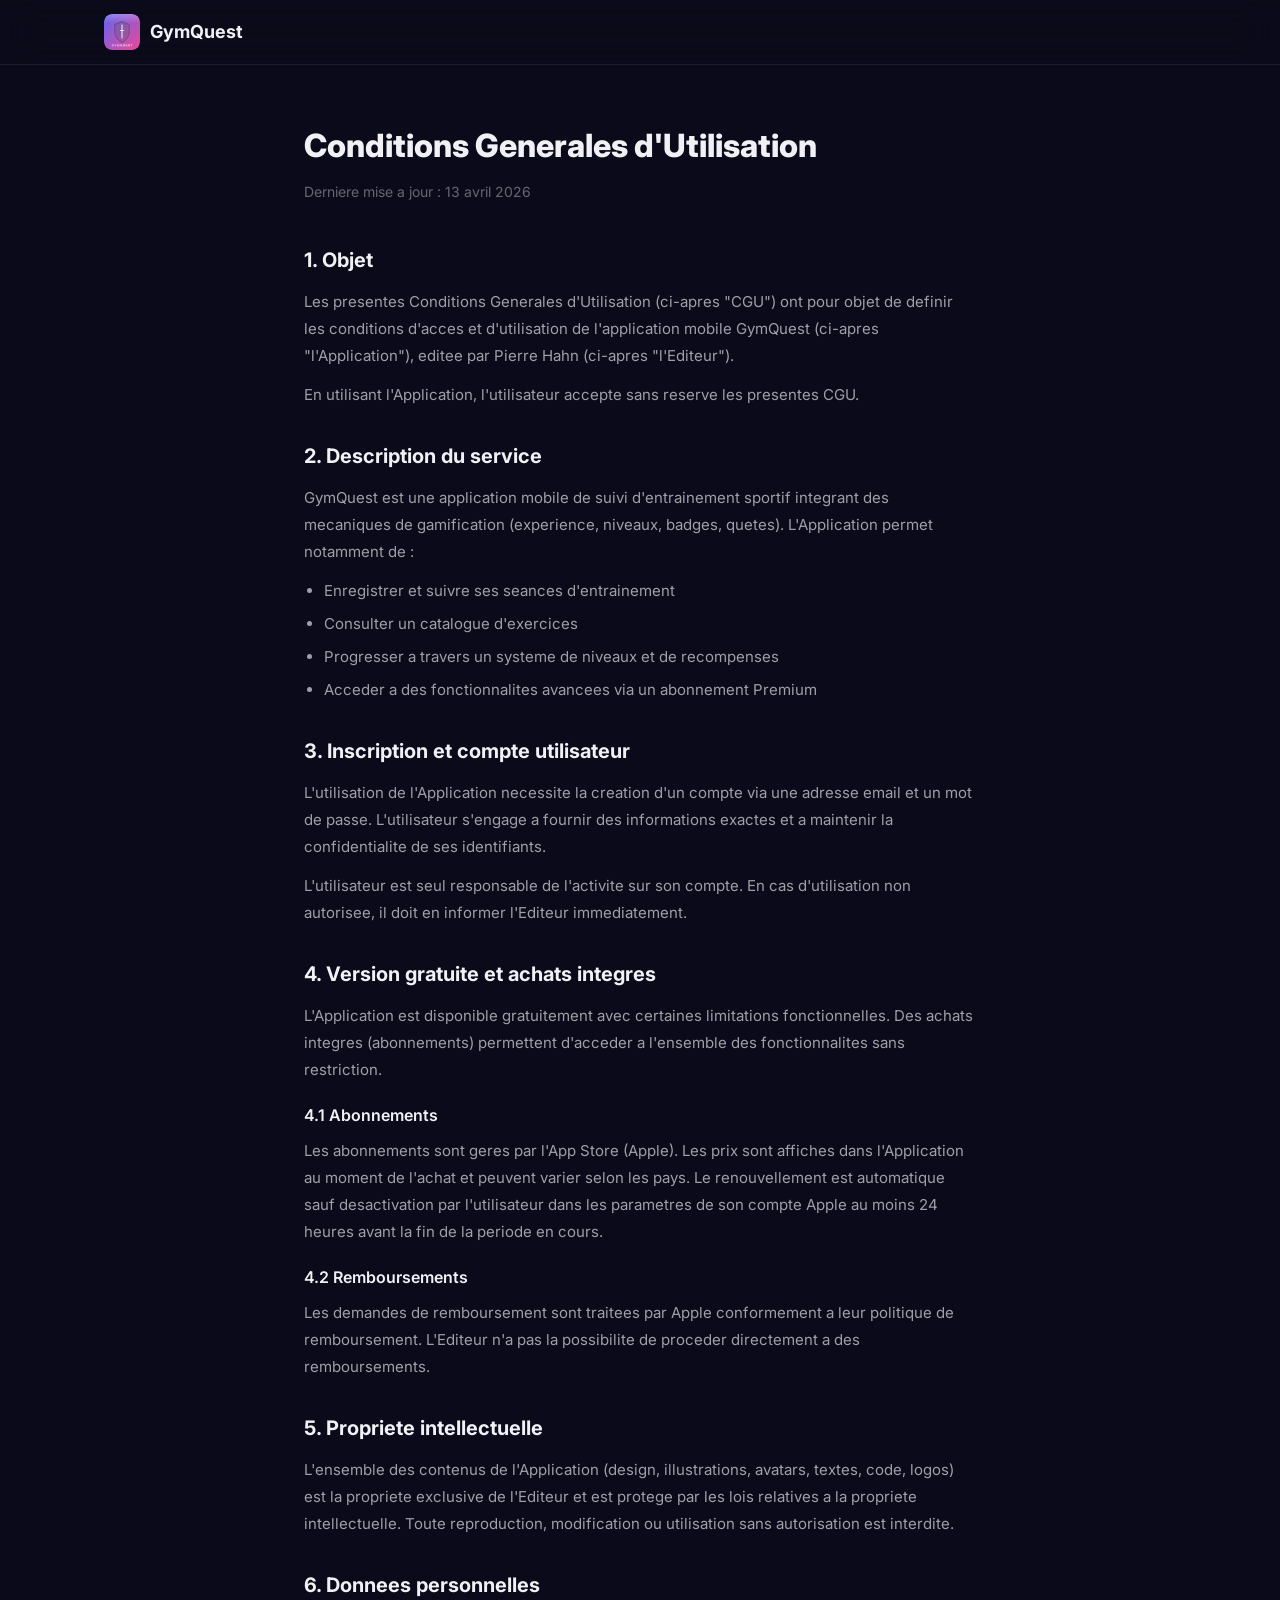
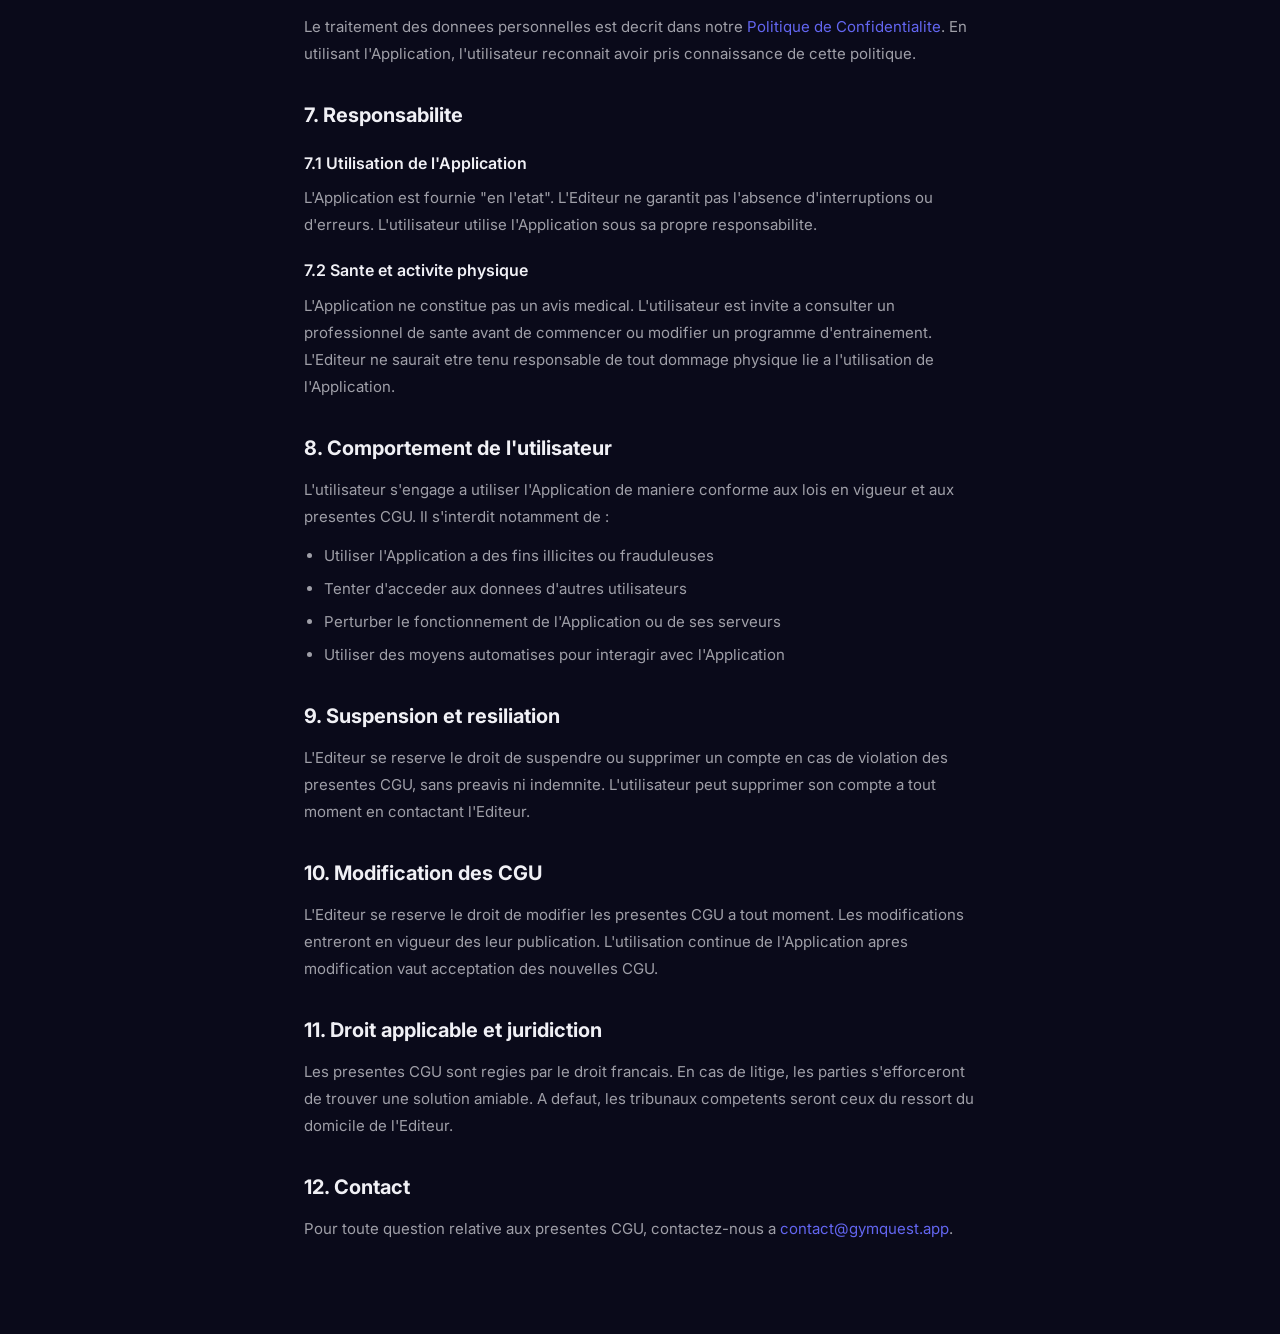
==== cgu.html @ e5ad607d "Remove pricing details, add CGU page - Replace pricing section with simple free features cards - Rem" ====
<!DOCTYPE html>
<html lang="fr">
<head>
  <meta charset="UTF-8">
  <meta name="viewport" content="width=device-width, initial-scale=1.0">
  <title>Conditions Generales d'Utilisation — GymQuest</title>
  <link rel="icon" type="image/png" href="assets/icon.png">
  <link rel="preconnect" href="https://fonts.googleapis.com">
  <link rel="preconnect" href="https://fonts.gstatic.com" crossorigin>
  <link href="https://fonts.googleapis.com/css2?family=Inter:wght@400;500;600;700&display=swap" rel="stylesheet">
  <link rel="stylesheet" href="styles.css">
  <style>
    .legal { padding: 120px 24px 80px; max-width: 720px; margin: 0 auto; }
    .legal h1 { font-size: 32px; font-weight: 800; margin-bottom: 8px; }
    .legal .updated { color: var(--text-muted); font-size: 14px; margin-bottom: 40px; }
    .legal h2 { font-size: 20px; font-weight: 700; margin: 32px 0 12px; }
    .legal h3 { font-size: 16px; font-weight: 600; margin: 20px 0 8px; }
    .legal p, .legal li { font-size: 15px; color: var(--text-secondary); line-height: 1.8; margin-bottom: 12px; }
    .legal ul { padding-left: 20px; margin-bottom: 16px; }
    .legal li { margin-bottom: 6px; }
    .legal a { color: var(--indigo); }
  </style>
</head>
<body>

  <nav class="nav">
    <div class="nav-inner">
      <a href="index.html" class="nav-logo">
        <img src="assets/icon.png" alt="GymQuest" width="36" height="36">
        <span>GymQuest</span>
      </a>
    </div>
  </nav>

  <main class="legal">
    <h1>Conditions Generales d'Utilisation</h1>
    <p class="updated">Derniere mise a jour : 13 avril 2026</p>

    <h2>1. Objet</h2>
    <p>Les presentes Conditions Generales d'Utilisation (ci-apres "CGU") ont pour objet de definir les conditions d'acces et d'utilisation de l'application mobile GymQuest (ci-apres "l'Application"), editee par Pierre Hahn (ci-apres "l'Editeur").</p>
    <p>En utilisant l'Application, l'utilisateur accepte sans reserve les presentes CGU.</p>

    <h2>2. Description du service</h2>
    <p>GymQuest est une application mobile de suivi d'entrainement sportif integrant des mecaniques de gamification (experience, niveaux, badges, quetes). L'Application permet notamment de :</p>
    <ul>
      <li>Enregistrer et suivre ses seances d'entrainement</li>
      <li>Consulter un catalogue d'exercices</li>
      <li>Progresser a travers un systeme de niveaux et de recompenses</li>
      <li>Acceder a des fonctionnalites avancees via un abonnement Premium</li>
    </ul>

    <h2>3. Inscription et compte utilisateur</h2>
    <p>L'utilisation de l'Application necessite la creation d'un compte via une adresse email et un mot de passe. L'utilisateur s'engage a fournir des informations exactes et a maintenir la confidentialite de ses identifiants.</p>
    <p>L'utilisateur est seul responsable de l'activite sur son compte. En cas d'utilisation non autorisee, il doit en informer l'Editeur immediatement.</p>

    <h2>4. Version gratuite et achats integres</h2>
    <p>L'Application est disponible gratuitement avec certaines limitations fonctionnelles. Des achats integres (abonnements) permettent d'acceder a l'ensemble des fonctionnalites sans restriction.</p>

    <h3>4.1 Abonnements</h3>
    <p>Les abonnements sont geres par l'App Store (Apple). Les prix sont affiches dans l'Application au moment de l'achat et peuvent varier selon les pays. Le renouvellement est automatique sauf desactivation par l'utilisateur dans les parametres de son compte Apple au moins 24 heures avant la fin de la periode en cours.</p>

    <h3>4.2 Remboursements</h3>
    <p>Les demandes de remboursement sont traitees par Apple conformement a leur politique de remboursement. L'Editeur n'a pas la possibilite de proceder directement a des remboursements.</p>

    <h2>5. Propriete intellectuelle</h2>
    <p>L'ensemble des contenus de l'Application (design, illustrations, avatars, textes, code, logos) est la propriete exclusive de l'Editeur et est protege par les lois relatives a la propriete intellectuelle. Toute reproduction, modification ou utilisation sans autorisation est interdite.</p>

    <h2>6. Donnees personnelles</h2>
    <p>Le traitement des donnees personnelles est decrit dans notre <a href="privacy.html">Politique de Confidentialite</a>. En utilisant l'Application, l'utilisateur reconnait avoir pris connaissance de cette politique.</p>

    <h2>7. Responsabilite</h2>

    <h3>7.1 Utilisation de l'Application</h3>
    <p>L'Application est fournie "en l'etat". L'Editeur ne garantit pas l'absence d'interruptions ou d'erreurs. L'utilisateur utilise l'Application sous sa propre responsabilite.</p>

    <h3>7.2 Sante et activite physique</h3>
    <p>L'Application ne constitue pas un avis medical. L'utilisateur est invite a consulter un professionnel de sante avant de commencer ou modifier un programme d'entrainement. L'Editeur ne saurait etre tenu responsable de tout dommage physique lie a l'utilisation de l'Application.</p>

    <h2>8. Comportement de l'utilisateur</h2>
    <p>L'utilisateur s'engage a utiliser l'Application de maniere conforme aux lois en vigueur et aux presentes CGU. Il s'interdit notamment de :</p>
    <ul>
      <li>Utiliser l'Application a des fins illicites ou frauduleuses</li>
      <li>Tenter d'acceder aux donnees d'autres utilisateurs</li>
      <li>Perturber le fonctionnement de l'Application ou de ses serveurs</li>
      <li>Utiliser des moyens automatises pour interagir avec l'Application</li>
    </ul>

    <h2>9. Suspension et resiliation</h2>
    <p>L'Editeur se reserve le droit de suspendre ou supprimer un compte en cas de violation des presentes CGU, sans preavis ni indemnite. L'utilisateur peut supprimer son compte a tout moment en contactant l'Editeur.</p>

    <h2>10. Modification des CGU</h2>
    <p>L'Editeur se reserve le droit de modifier les presentes CGU a tout moment. Les modifications entreront en vigueur des leur publication. L'utilisation continue de l'Application apres modification vaut acceptation des nouvelles CGU.</p>

    <h2>11. Droit applicable et juridiction</h2>
    <p>Les presentes CGU sont regies par le droit francais. En cas de litige, les parties s'efforceront de trouver une solution amiable. A defaut, les tribunaux competents seront ceux du ressort du domicile de l'Editeur.</p>

    <h2>12. Contact</h2>
    <p>Pour toute question relative aux presentes CGU, contactez-nous a <a href="mailto:contact@gymquest.app">contact@gymquest.app</a>.</p>
  </main>

</body>
</html>
---- styles.css ----
/* ============================================================
   GymQuest Landing Page — Styles
   Dark gaming aesthetic matching the app
   ============================================================ */

/* ─── Reset & Base ──────────────────────────────────── */
*, *::before, *::after { box-sizing: border-box; margin: 0; padding: 0; }

:root {
  --bg-primary: #0a0a1a;
  --bg-secondary: #0f0f23;
  --bg-card: rgba(255, 255, 255, 0.04);
  --bg-card-hover: rgba(255, 255, 255, 0.07);
  --border: rgba(255, 255, 255, 0.08);
  --text-primary: #f0f0f5;
  --text-secondary: rgba(240, 240, 245, 0.65);
  --text-muted: rgba(240, 240, 245, 0.4);
  --indigo: #6366f1;
  --pink: #ec4899;
  --purple: #a855f7;
  --green: #22c55e;
  --gradient: linear-gradient(135deg, #6366f1, #a855f7, #ec4899);
  --gradient-subtle: linear-gradient(135deg, rgba(99,102,241,0.15), rgba(168,85,247,0.15), rgba(236,72,153,0.15));
  --font: 'Inter', -apple-system, BlinkMacSystemFont, sans-serif;
  --radius: 16px;
  --radius-sm: 10px;
  --radius-lg: 24px;
}

html { scroll-behavior: smooth; }

body {
  font-family: var(--font);
  background: var(--bg-primary);
  color: var(--text-primary);
  line-height: 1.6;
  overflow-x: hidden;
  -webkit-font-smoothing: antialiased;
}

.container {
  max-width: 1120px;
  margin: 0 auto;
  padding: 0 24px;
}

img { max-width: 100%; height: auto; display: block; }
a { color: inherit; text-decoration: none; }

/* ─── Gradient text ─────────────────────────────────── */
.gradient-text {
  background: var(--gradient);
  -webkit-background-clip: text;
  -webkit-text-fill-color: transparent;
  background-clip: text;
}

/* ─── Buttons ───────────────────────────────────────── */
.btn {
  display: inline-flex;
  align-items: center;
  gap: 10px;
  padding: 14px 28px;
  background: var(--gradient);
  color: white;
  font-weight: 600;
  font-size: 16px;
  border-radius: 50px;
  border: none;
  cursor: pointer;
  transition: transform 0.2s, box-shadow 0.2s;
  white-space: nowrap;
}
.btn:hover {
  transform: translateY(-2px);
  box-shadow: 0 8px 30px rgba(99, 102, 241, 0.35);
}
.btn-sm { padding: 10px 20px; font-size: 14px; }
.btn-lg { padding: 16px 32px; font-size: 17px; }
.btn-outline {
  background: transparent;
  border: 2px solid var(--border);
  color: var(--text-primary);
}
.btn-outline:hover {
  border-color: var(--indigo);
  box-shadow: 0 8px 30px rgba(99, 102, 241, 0.15);
}
.btn-white {
  background: white;
  color: var(--bg-primary);
}
.btn-white:hover {
  box-shadow: 0 8px 30px rgba(255, 255, 255, 0.25);
}

/* ─── Nav ───────────────────────────────────────────── */
.nav {
  position: fixed;
  top: 0;
  left: 0;
  right: 0;
  z-index: 100;
  background: rgba(10, 10, 26, 0.8);
  backdrop-filter: blur(20px);
  -webkit-backdrop-filter: blur(20px);
  border-bottom: 1px solid var(--border);
}
.nav-inner {
  max-width: 1120px;
  margin: 0 auto;
  padding: 0 24px;
  height: 64px;
  display: flex;
  align-items: center;
  justify-content: space-between;
}
.nav-logo {
  display: flex;
  align-items: center;
  gap: 10px;
  font-weight: 700;
  font-size: 18px;
}
.nav-logo img { border-radius: 8px; }
.nav-links {
  display: flex;
  align-items: center;
  gap: 32px;
}
.nav-links a {
  font-size: 14px;
  color: var(--text-secondary);
  transition: color 0.2s;
}
.nav-links a:hover { color: var(--text-primary); }

/* ─── Hero ──────────────────────────────────────────── */
.hero {
  position: relative;
  min-height: 100vh;
  display: flex;
  align-items: center;
  padding: 120px 24px 80px;
  overflow: hidden;
}
.hero-glow {
  position: absolute;
  top: -200px;
  right: -200px;
  width: 700px;
  height: 700px;
  background: radial-gradient(circle, rgba(99,102,241,0.15) 0%, rgba(168,85,247,0.08) 40%, transparent 70%);
  pointer-events: none;
}
.hero-content {
  max-width: 1120px;
  margin: 0 auto;
  display: grid;
  grid-template-columns: 1fr 1fr;
  gap: 60px;
  align-items: center;
  width: 100%;
}
.hero-text h1 {
  font-size: clamp(36px, 5vw, 56px);
  font-weight: 800;
  line-height: 1.1;
  letter-spacing: -0.02em;
  margin-bottom: 20px;
}
.hero-subtitle {
  font-size: 18px;
  color: var(--text-secondary);
  line-height: 1.7;
  margin-bottom: 32px;
  max-width: 480px;
}
.hero-free {
  margin-top: 12px;
  font-size: 13px;
  color: var(--text-muted);
}
.hero-visual {
  position: relative;
  display: flex;
  justify-content: center;
}
.hero-phone {
  width: 280px;
  border-radius: 36px;
  overflow: hidden;
  border: 3px solid rgba(255, 255, 255, 0.1);
  box-shadow: 0 40px 80px rgba(0, 0, 0, 0.5), 0 0 60px rgba(99, 102, 241, 0.1);
  position: relative;
  z-index: 2;
}
.hero-screenshot { width: 100%; display: block; }
.hero-avatars { position: absolute; inset: 0; z-index: 1; }
.floating-avatar {
  position: absolute;
  filter: drop-shadow(0 10px 30px rgba(0,0,0,0.4));
  animation: float 6s ease-in-out infinite;
}
.avatar-1 { width: 120px; top: -20px; left: -60px; animation-delay: 0s; }
.avatar-2 { width: 100px; bottom: 40px; right: -50px; animation-delay: -2s; }
.avatar-3 { width: 90px; top: 40%; left: -80px; animation-delay: -4s; }

@keyframes float {
  0%, 100% { transform: translateY(0); }
  50% { transform: translateY(-15px); }
}

/* ─── Features ──────────────────────────────────────── */
.features {
  padding: 120px 0;
  background: var(--bg-secondary);
}
.section-title {
  font-size: clamp(28px, 4vw, 42px);
  font-weight: 800;
  text-align: center;
  letter-spacing: -0.02em;
  margin-bottom: 12px;
}
.section-subtitle {
  text-align: center;
  color: var(--text-secondary);
  font-size: 17px;
  max-width: 520px;
  margin: 0 auto 60px;
}
.features-grid {
  display: grid;
  grid-template-columns: repeat(3, 1fr);
  gap: 20px;
}
.feature-card {
  background: var(--bg-card);
  border: 1px solid var(--border);
  border-radius: var(--radius);
  padding: 32px;
  transition: background 0.3s, border-color 0.3s, transform 0.3s;
}
.feature-card:hover {
  background: var(--bg-card-hover);
  border-color: rgba(99, 102, 241, 0.2);
  transform: translateY(-4px);
}
.feature-icon {
  font-size: 32px;
  margin-bottom: 16px;
}
.feature-card h3 {
  font-size: 18px;
  font-weight: 700;
  margin-bottom: 8px;
}
.feature-card p {
  font-size: 14px;
  color: var(--text-secondary);
  line-height: 1.6;
}

/* ─── Screenshots ───────────────────────────────────── */
.screenshots {
  padding: 120px 0;
}
.screenshots-scroll {
  display: flex;
  gap: 24px;
  overflow-x: auto;
  padding: 0 24px 24px;
  scroll-snap-type: x mandatory;
  -webkit-overflow-scrolling: touch;
  scrollbar-width: none;
}
.screenshots-scroll::-webkit-scrollbar { display: none; }
.screenshot-item {
  flex: 0 0 auto;
  width: 240px;
  scroll-snap-align: center;
  text-align: center;
}
.screenshot-item img {
  border-radius: 24px;
  border: 2px solid var(--border);
  box-shadow: 0 20px 50px rgba(0, 0, 0, 0.4);
  transition: transform 0.3s, box-shadow 0.3s;
}
.screenshot-item:hover img {
  transform: scale(1.03);
  box-shadow: 0 25px 60px rgba(99, 102, 241, 0.15);
}
.screenshot-label {
  display: block;
  margin-top: 14px;
  font-size: 14px;
  font-weight: 500;
  color: var(--text-secondary);
}

/* ─── Classes ───────────────────────────────────────── */
.classes {
  padding: 120px 0;
  background: var(--bg-secondary);
}
.classes-grid {
  display: flex;
  justify-content: center;
  gap: 24px;
  flex-wrap: wrap;
}
.class-card {
  background: var(--bg-card);
  border: 1px solid var(--border);
  border-radius: var(--radius);
  padding: 32px 24px;
  text-align: center;
  width: 180px;
  transition: background 0.3s, transform 0.3s, border-color 0.3s;
}
.class-card:hover {
  background: var(--bg-card-hover);
  transform: translateY(-6px);
  border-color: rgba(168, 85, 247, 0.3);
}
.class-card img {
  width: 120px;
  height: 180px;
  object-fit: contain;
  margin: 0 auto 16px;
  filter: drop-shadow(0 8px 20px rgba(0,0,0,0.3));
}
.class-card h3 {
  font-size: 16px;
  font-weight: 700;
  margin-bottom: 4px;
}
.class-card p {
  font-size: 13px;
  color: var(--text-muted);
}

/* ─── Free / Pricing ────────────────────────────────── */
.pricing {
  padding: 120px 0;
}
.free-features {
  display: grid;
  grid-template-columns: repeat(3, 1fr);
  gap: 20px;
  max-width: 900px;
  margin: 0 auto;
}

@media (max-width: 768px) {
  .free-features { grid-template-columns: 1fr; }
}

/* ─── Download CTA ──────────────────────────────────── */
.download {
  padding: 120px 0;
  background: var(--bg-secondary);
}
.download-card {
  background: var(--gradient-subtle);
  border: 1px solid rgba(99, 102, 241, 0.2);
  border-radius: var(--radius-lg);
  padding: 64px 40px;
  text-align: center;
}
.download-card h2 {
  font-size: clamp(24px, 3.5vw, 36px);
  font-weight: 800;
  margin-bottom: 12px;
}
.download-card p {
  color: var(--text-secondary);
  font-size: 17px;
  margin-bottom: 32px;
  max-width: 480px;
  margin-left: auto;
  margin-right: auto;
}

/* ─── Footer ────────────────────────────────────────── */
.footer {
  padding: 40px 0;
  border-top: 1px solid var(--border);
}
.footer-inner {
  display: flex;
  align-items: center;
  justify-content: space-between;
  flex-wrap: wrap;
  gap: 16px;
}
.footer-brand {
  display: flex;
  align-items: center;
  gap: 8px;
  font-weight: 600;
  font-size: 15px;
}
.footer-brand img { border-radius: 6px; }
.footer-links {
  display: flex;
  gap: 24px;
}
.footer-links a {
  font-size: 13px;
  color: var(--text-muted);
  transition: color 0.2s;
}
.footer-links a:hover { color: var(--text-primary); }
.footer-copy {
  font-size: 13px;
  color: var(--text-muted);
}

/* ─── Responsive ────────────────────────────────────── */
@media (max-width: 768px) {
  .nav-links a:not(.btn) { display: none; }

  .hero-content {
    grid-template-columns: 1fr;
    text-align: center;
  }
  .hero-subtitle { margin: 0 auto 32px; }
  .hero-visual { margin-top: 40px; }
  .hero-phone { width: 220px; }
  .avatar-1 { width: 80px; left: -20px; }
  .avatar-2 { width: 70px; right: -10px; }
  .avatar-3 { width: 60px; left: -30px; }

  .features-grid {
    grid-template-columns: 1fr;
  }

  .classes-grid {
    gap: 12px;
  }
  .class-card {
    width: 140px;
    padding: 20px 16px;
  }
  .class-card img { width: 80px; height: 120px; }

  .pricing-grid {
    grid-template-columns: 1fr;
    max-width: 400px;
  }
  .pricing-card-premium { transform: none; }

  .footer-inner {
    flex-direction: column;
    text-align: center;
  }
}
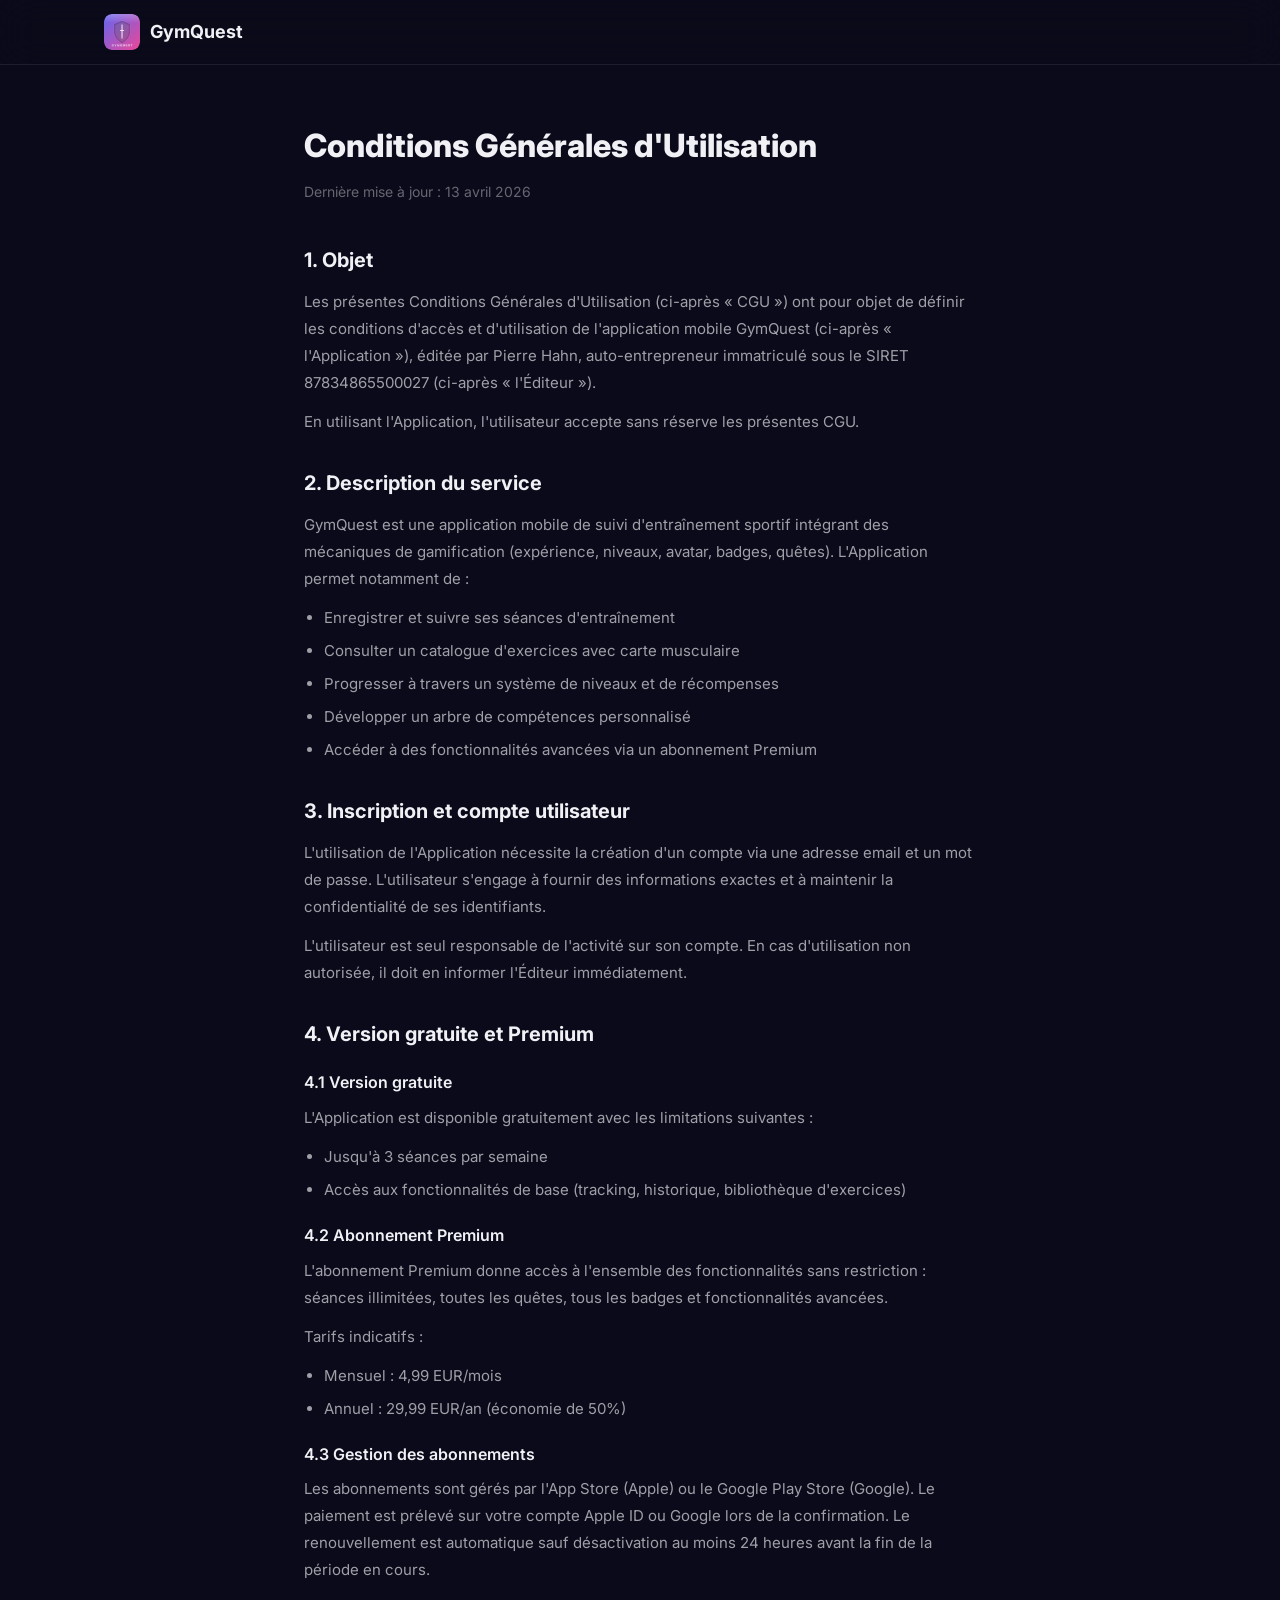
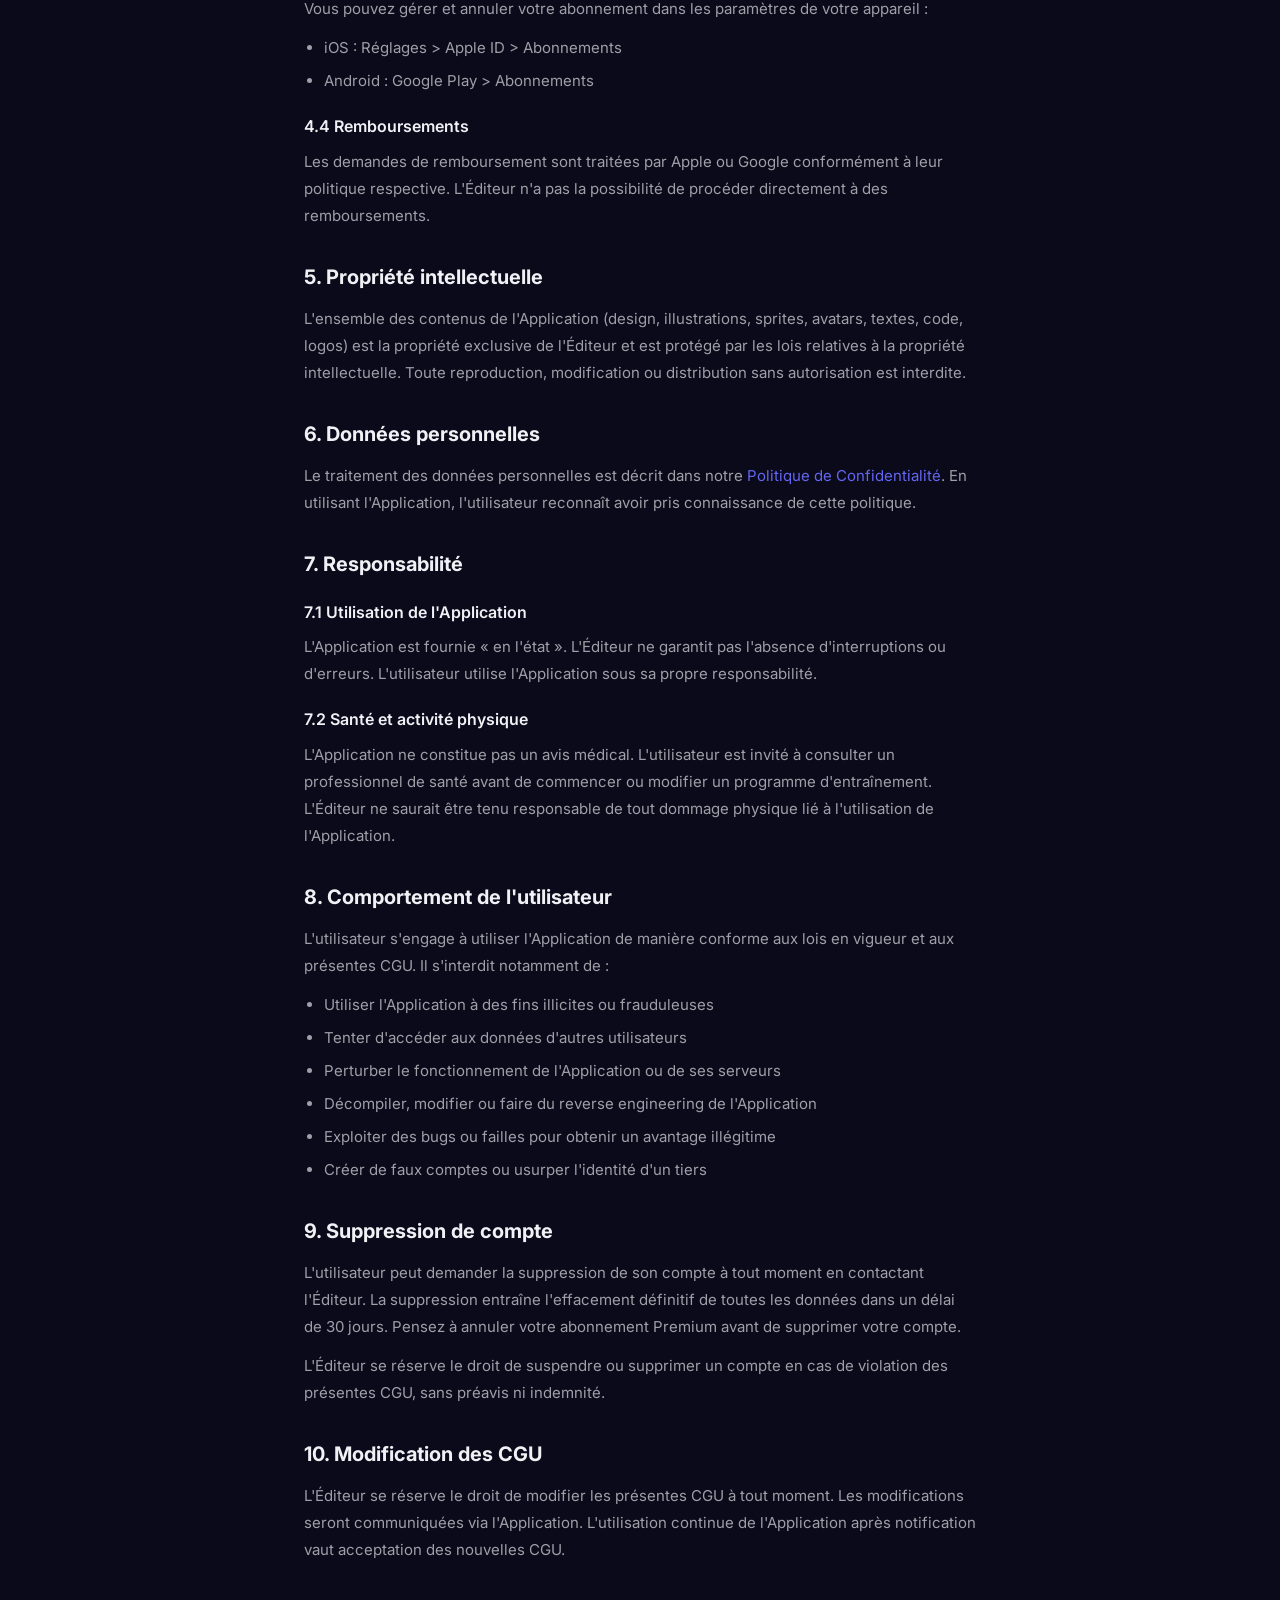
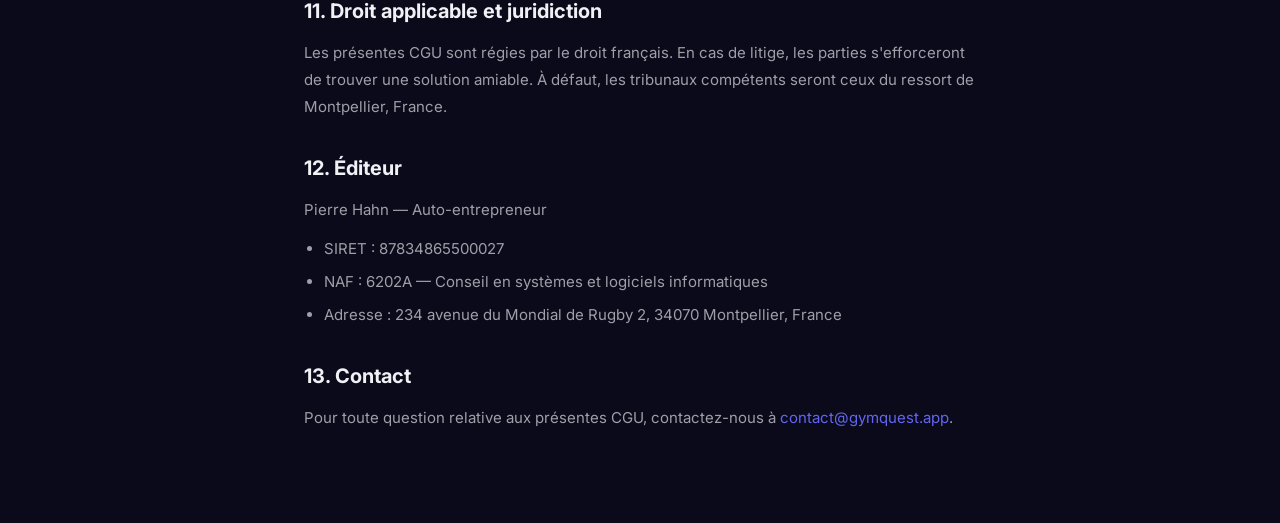
==== commit e6e5d2cd: "Update legal pages with RGPD compliance and company info - Privacy policy: add RGPD rights, data ret" ====
--- a/cgu.html
+++ b/cgu.html
@@ -3,7 +3,7 @@
 <head>
   <meta charset="UTF-8">
   <meta name="viewport" content="width=device-width, initial-scale=1.0">
-  <title>Conditions Generales d'Utilisation — GymQuest</title>
+  <title>Conditions Générales d'Utilisation — GymQuest</title>
   <link rel="icon" type="image/png" href="assets/icon.png">
   <link rel="preconnect" href="https://fonts.googleapis.com">
   <link rel="preconnect" href="https://fonts.gstatic.com" crossorigin>
@@ -33,69 +33,100 @@
   </nav>
 
   <main class="legal">
-    <h1>Conditions Generales d'Utilisation</h1>
-    <p class="updated">Derniere mise a jour : 13 avril 2026</p>
+    <h1>Conditions Générales d'Utilisation</h1>
+    <p class="updated">Dernière mise à jour : 13 avril 2026</p>
 
     <h2>1. Objet</h2>
-    <p>Les presentes Conditions Generales d'Utilisation (ci-apres "CGU") ont pour objet de definir les conditions d'acces et d'utilisation de l'application mobile GymQuest (ci-apres "l'Application"), editee par Pierre Hahn (ci-apres "l'Editeur").</p>
-    <p>En utilisant l'Application, l'utilisateur accepte sans reserve les presentes CGU.</p>
+    <p>Les présentes Conditions Générales d'Utilisation (ci-après « CGU ») ont pour objet de définir les conditions d'accès et d'utilisation de l'application mobile GymQuest (ci-après « l'Application »), éditée par Pierre Hahn, auto-entrepreneur immatriculé sous le SIRET 87834865500027 (ci-après « l'Éditeur »).</p>
+    <p>En utilisant l'Application, l'utilisateur accepte sans réserve les présentes CGU.</p>
 
     <h2>2. Description du service</h2>
-    <p>GymQuest est une application mobile de suivi d'entrainement sportif integrant des mecaniques de gamification (experience, niveaux, badges, quetes). L'Application permet notamment de :</p>
+    <p>GymQuest est une application mobile de suivi d'entraînement sportif intégrant des mécaniques de gamification (expérience, niveaux, avatar, badges, quêtes). L'Application permet notamment de :</p>
     <ul>
-      <li>Enregistrer et suivre ses seances d'entrainement</li>
-      <li>Consulter un catalogue d'exercices</li>
-      <li>Progresser a travers un systeme de niveaux et de recompenses</li>
-      <li>Acceder a des fonctionnalites avancees via un abonnement Premium</li>
+      <li>Enregistrer et suivre ses séances d'entraînement</li>
+      <li>Consulter un catalogue d'exercices avec carte musculaire</li>
+      <li>Progresser à travers un système de niveaux et de récompenses</li>
+      <li>Développer un arbre de compétences personnalisé</li>
+      <li>Accéder à des fonctionnalités avancées via un abonnement Premium</li>
     </ul>
 
     <h2>3. Inscription et compte utilisateur</h2>
-    <p>L'utilisation de l'Application necessite la creation d'un compte via une adresse email et un mot de passe. L'utilisateur s'engage a fournir des informations exactes et a maintenir la confidentialite de ses identifiants.</p>
-    <p>L'utilisateur est seul responsable de l'activite sur son compte. En cas d'utilisation non autorisee, il doit en informer l'Editeur immediatement.</p>
+    <p>L'utilisation de l'Application nécessite la création d'un compte via une adresse email et un mot de passe. L'utilisateur s'engage à fournir des informations exactes et à maintenir la confidentialité de ses identifiants.</p>
+    <p>L'utilisateur est seul responsable de l'activité sur son compte. En cas d'utilisation non autorisée, il doit en informer l'Éditeur immédiatement.</p>
 
-    <h2>4. Version gratuite et achats integres</h2>
-    <p>L'Application est disponible gratuitement avec certaines limitations fonctionnelles. Des achats integres (abonnements) permettent d'acceder a l'ensemble des fonctionnalites sans restriction.</p>
+    <h2>4. Version gratuite et Premium</h2>
 
-    <h3>4.1 Abonnements</h3>
-    <p>Les abonnements sont geres par l'App Store (Apple). Les prix sont affiches dans l'Application au moment de l'achat et peuvent varier selon les pays. Le renouvellement est automatique sauf desactivation par l'utilisateur dans les parametres de son compte Apple au moins 24 heures avant la fin de la periode en cours.</p>
+    <h3>4.1 Version gratuite</h3>
+    <p>L'Application est disponible gratuitement avec les limitations suivantes :</p>
+    <ul>
+      <li>Jusqu'à 3 séances par semaine</li>
+      <li>Accès aux fonctionnalités de base (tracking, historique, bibliothèque d'exercices)</li>
+    </ul>
 
-    <h3>4.2 Remboursements</h3>
-    <p>Les demandes de remboursement sont traitees par Apple conformement a leur politique de remboursement. L'Editeur n'a pas la possibilite de proceder directement a des remboursements.</p>
+    <h3>4.2 Abonnement Premium</h3>
+    <p>L'abonnement Premium donne accès à l'ensemble des fonctionnalités sans restriction : séances illimitées, toutes les quêtes, tous les badges et fonctionnalités avancées.</p>
+    <p>Tarifs indicatifs :</p>
+    <ul>
+      <li>Mensuel : 4,99 EUR/mois</li>
+      <li>Annuel : 29,99 EUR/an (économie de 50%)</li>
+    </ul>
 
-    <h2>5. Propriete intellectuelle</h2>
-    <p>L'ensemble des contenus de l'Application (design, illustrations, avatars, textes, code, logos) est la propriete exclusive de l'Editeur et est protege par les lois relatives a la propriete intellectuelle. Toute reproduction, modification ou utilisation sans autorisation est interdite.</p>
+    <h3>4.3 Gestion des abonnements</h3>
+    <p>Les abonnements sont gérés par l'App Store (Apple) ou le Google Play Store (Google). Le paiement est prélevé sur votre compte Apple ID ou Google lors de la confirmation. Le renouvellement est automatique sauf désactivation au moins 24 heures avant la fin de la période en cours.</p>
+    <p>Vous pouvez gérer et annuler votre abonnement dans les paramètres de votre appareil :</p>
+    <ul>
+      <li>iOS : Réglages > Apple ID > Abonnements</li>
+      <li>Android : Google Play > Abonnements</li>
+    </ul>
 
-    <h2>6. Donnees personnelles</h2>
-    <p>Le traitement des donnees personnelles est decrit dans notre <a href="privacy.html">Politique de Confidentialite</a>. En utilisant l'Application, l'utilisateur reconnait avoir pris connaissance de cette politique.</p>
+    <h3>4.4 Remboursements</h3>
+    <p>Les demandes de remboursement sont traitées par Apple ou Google conformément à leur politique respective. L'Éditeur n'a pas la possibilité de procéder directement à des remboursements.</p>
 
-    <h2>7. Responsabilite</h2>
+    <h2>5. Propriété intellectuelle</h2>
+    <p>L'ensemble des contenus de l'Application (design, illustrations, sprites, avatars, textes, code, logos) est la propriété exclusive de l'Éditeur et est protégé par les lois relatives à la propriété intellectuelle. Toute reproduction, modification ou distribution sans autorisation est interdite.</p>
+
+    <h2>6. Données personnelles</h2>
+    <p>Le traitement des données personnelles est décrit dans notre <a href="privacy.html">Politique de Confidentialité</a>. En utilisant l'Application, l'utilisateur reconnaît avoir pris connaissance de cette politique.</p>
+
+    <h2>7. Responsabilité</h2>
 
     <h3>7.1 Utilisation de l'Application</h3>
-    <p>L'Application est fournie "en l'etat". L'Editeur ne garantit pas l'absence d'interruptions ou d'erreurs. L'utilisateur utilise l'Application sous sa propre responsabilite.</p>
+    <p>L'Application est fournie « en l'état ». L'Éditeur ne garantit pas l'absence d'interruptions ou d'erreurs. L'utilisateur utilise l'Application sous sa propre responsabilité.</p>
 
-    <h3>7.2 Sante et activite physique</h3>
-    <p>L'Application ne constitue pas un avis medical. L'utilisateur est invite a consulter un professionnel de sante avant de commencer ou modifier un programme d'entrainement. L'Editeur ne saurait etre tenu responsable de tout dommage physique lie a l'utilisation de l'Application.</p>
+    <h3>7.2 Santé et activité physique</h3>
+    <p>L'Application ne constitue pas un avis médical. L'utilisateur est invité à consulter un professionnel de santé avant de commencer ou modifier un programme d'entraînement. L'Éditeur ne saurait être tenu responsable de tout dommage physique lié à l'utilisation de l'Application.</p>
 
     <h2>8. Comportement de l'utilisateur</h2>
-    <p>L'utilisateur s'engage a utiliser l'Application de maniere conforme aux lois en vigueur et aux presentes CGU. Il s'interdit notamment de :</p>
+    <p>L'utilisateur s'engage à utiliser l'Application de manière conforme aux lois en vigueur et aux présentes CGU. Il s'interdit notamment de :</p>
     <ul>
-      <li>Utiliser l'Application a des fins illicites ou frauduleuses</li>
-      <li>Tenter d'acceder aux donnees d'autres utilisateurs</li>
+      <li>Utiliser l'Application à des fins illicites ou frauduleuses</li>
+      <li>Tenter d'accéder aux données d'autres utilisateurs</li>
       <li>Perturber le fonctionnement de l'Application ou de ses serveurs</li>
-      <li>Utiliser des moyens automatises pour interagir avec l'Application</li>
+      <li>Décompiler, modifier ou faire du reverse engineering de l'Application</li>
+      <li>Exploiter des bugs ou failles pour obtenir un avantage illégitime</li>
+      <li>Créer de faux comptes ou usurper l'identité d'un tiers</li>
     </ul>
 
-    <h2>9. Suspension et resiliation</h2>
-    <p>L'Editeur se reserve le droit de suspendre ou supprimer un compte en cas de violation des presentes CGU, sans preavis ni indemnite. L'utilisateur peut supprimer son compte a tout moment en contactant l'Editeur.</p>
+    <h2>9. Suppression de compte</h2>
+    <p>L'utilisateur peut demander la suppression de son compte à tout moment en contactant l'Éditeur. La suppression entraîne l'effacement définitif de toutes les données dans un délai de 30 jours. Pensez à annuler votre abonnement Premium avant de supprimer votre compte.</p>
+    <p>L'Éditeur se réserve le droit de suspendre ou supprimer un compte en cas de violation des présentes CGU, sans préavis ni indemnité.</p>
 
     <h2>10. Modification des CGU</h2>
-    <p>L'Editeur se reserve le droit de modifier les presentes CGU a tout moment. Les modifications entreront en vigueur des leur publication. L'utilisation continue de l'Application apres modification vaut acceptation des nouvelles CGU.</p>
+    <p>L'Éditeur se réserve le droit de modifier les présentes CGU à tout moment. Les modifications seront communiquées via l'Application. L'utilisation continue de l'Application après notification vaut acceptation des nouvelles CGU.</p>
 
     <h2>11. Droit applicable et juridiction</h2>
-    <p>Les presentes CGU sont regies par le droit francais. En cas de litige, les parties s'efforceront de trouver une solution amiable. A defaut, les tribunaux competents seront ceux du ressort du domicile de l'Editeur.</p>
+    <p>Les présentes CGU sont régies par le droit français. En cas de litige, les parties s'efforceront de trouver une solution amiable. À défaut, les tribunaux compétents seront ceux du ressort de Montpellier, France.</p>
 
-    <h2>12. Contact</h2>
-    <p>Pour toute question relative aux presentes CGU, contactez-nous a <a href="mailto:contact@gymquest.app">contact@gymquest.app</a>.</p>
+    <h2>12. Éditeur</h2>
+    <p>Pierre Hahn — Auto-entrepreneur</p>
+    <ul>
+      <li>SIRET : 87834865500027</li>
+      <li>NAF : 6202A — Conseil en systèmes et logiciels informatiques</li>
+      <li>Adresse : 234 avenue du Mondial de Rugby 2, 34070 Montpellier, France</li>
+    </ul>
+
+    <h2>13. Contact</h2>
+    <p>Pour toute question relative aux présentes CGU, contactez-nous à <a href="mailto:contact@gymquest.app">contact@gymquest.app</a>.</p>
   </main>
 
 </body>
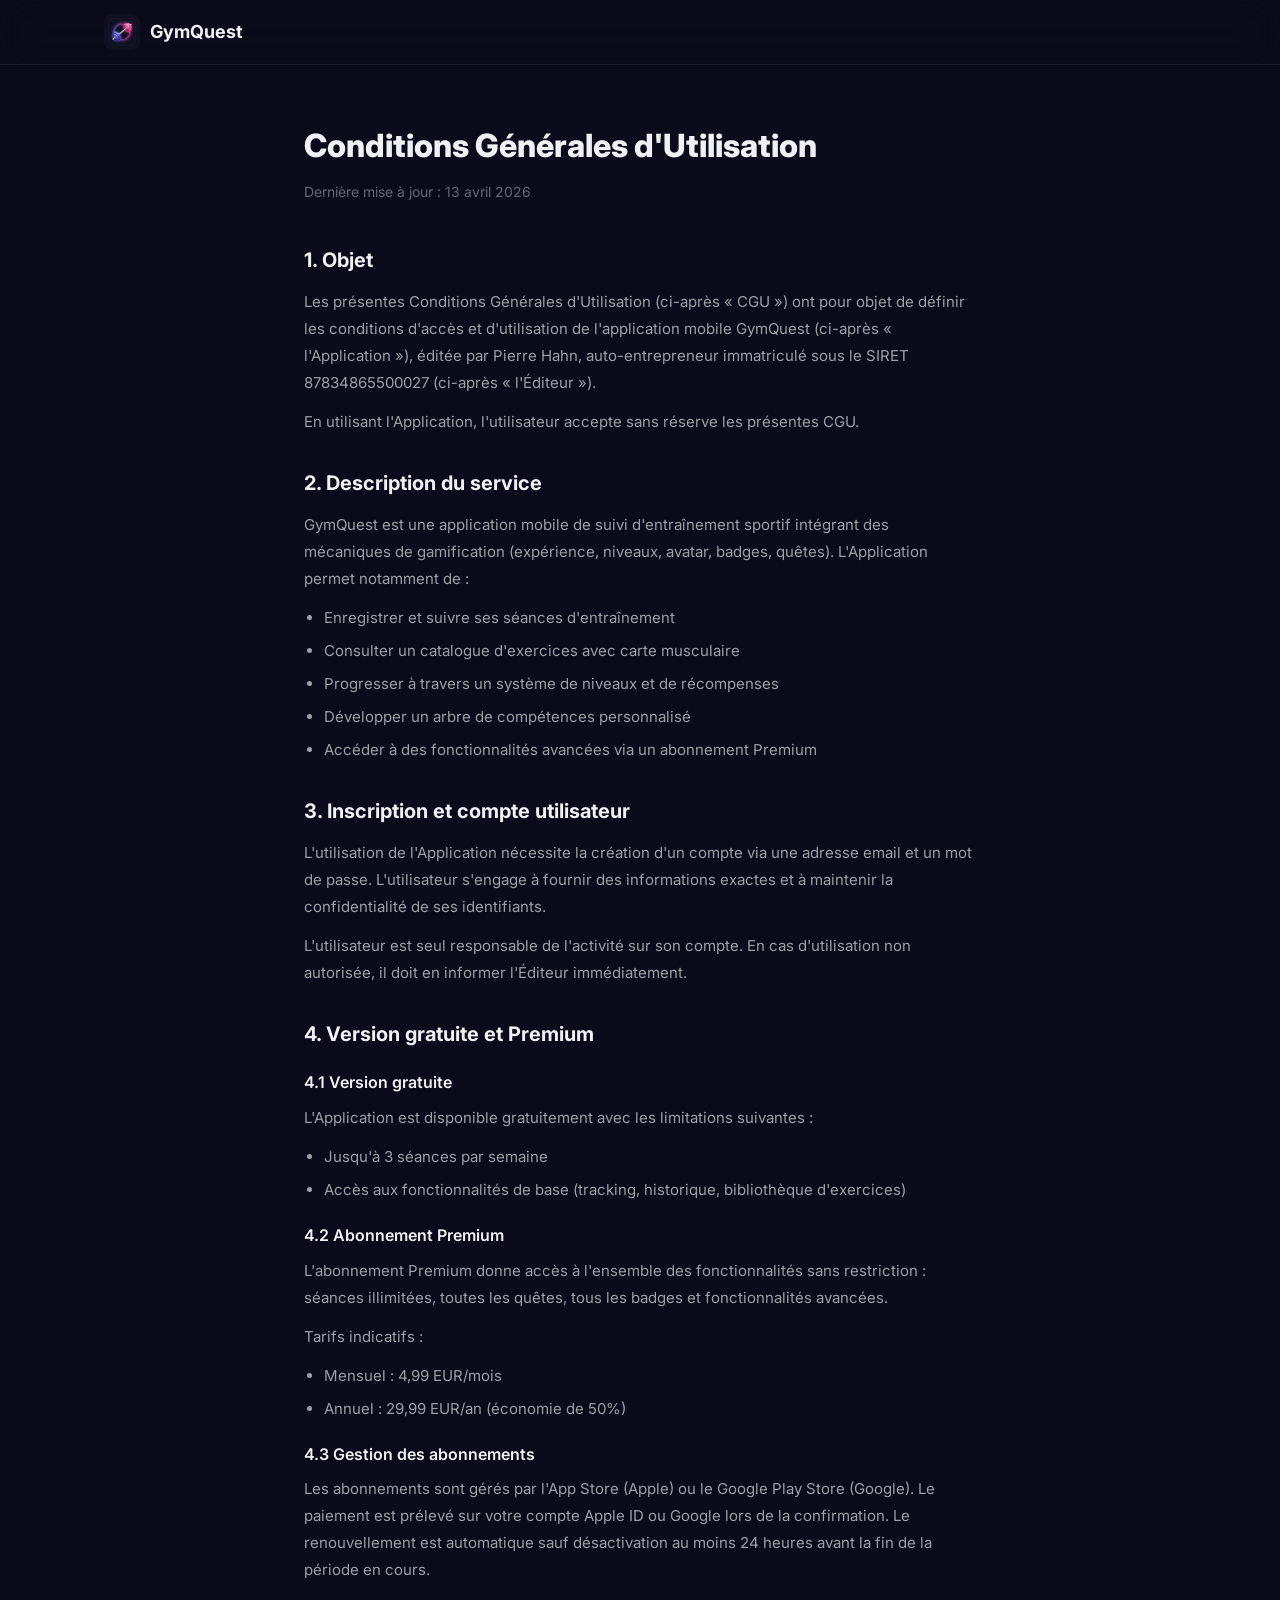
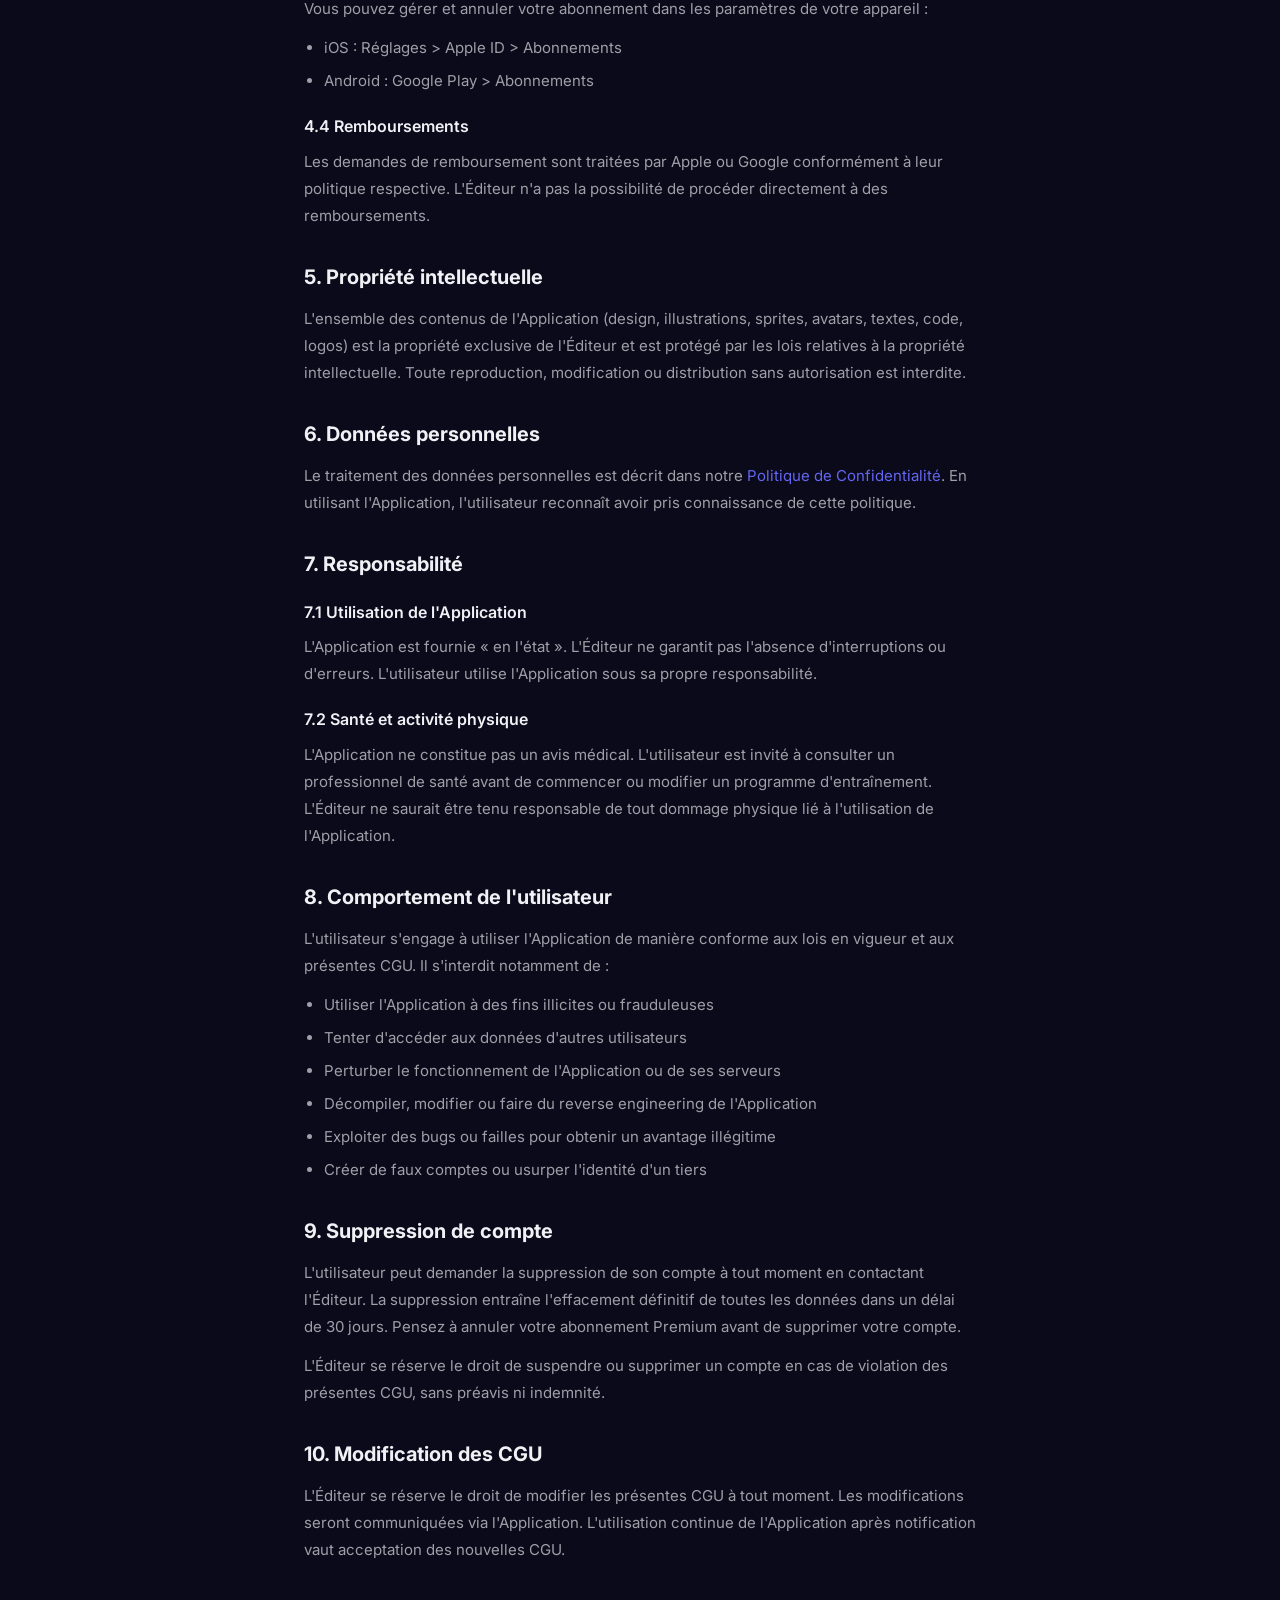
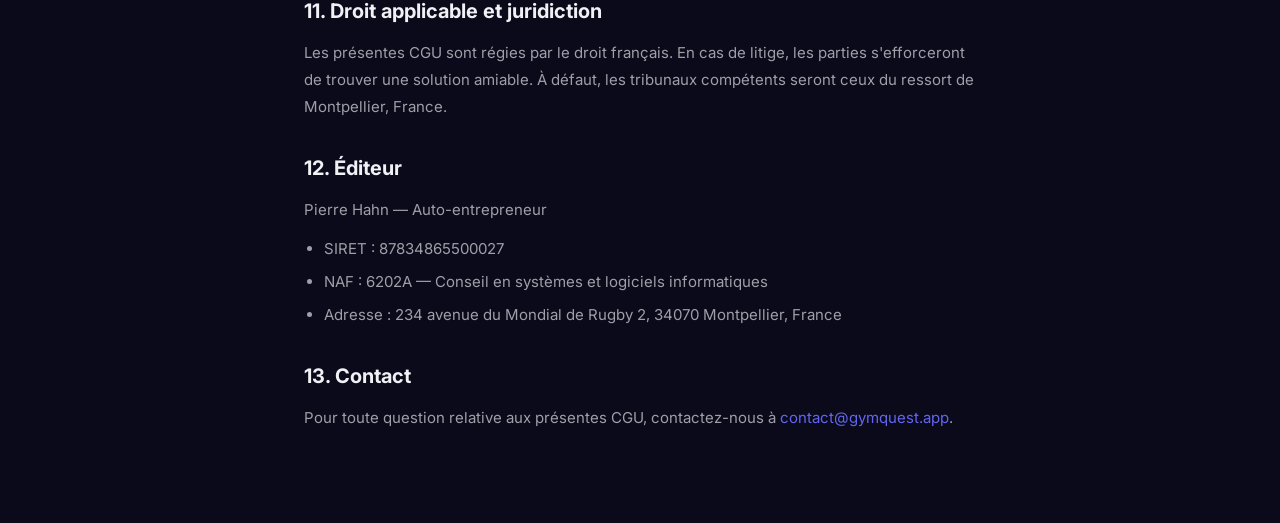
==== commit cd69d920: "Update logo to new barbell design + add optimized favicon - Replace icon.png with new "Barre Légenda" ====
--- a/cgu.html
+++ b/cgu.html
@@ -4,7 +4,7 @@
   <meta charset="UTF-8">
   <meta name="viewport" content="width=device-width, initial-scale=1.0">
   <title>Conditions Générales d'Utilisation — GymQuest</title>
-  <link rel="icon" type="image/png" href="assets/icon.png">
+  <link rel="icon" type="image/png" sizes="48x48" href="assets/favicon.png">
   <link rel="preconnect" href="https://fonts.googleapis.com">
   <link rel="preconnect" href="https://fonts.gstatic.com" crossorigin>
   <link href="https://fonts.googleapis.com/css2?family=Inter:wght@400;500;600;700&display=swap" rel="stylesheet">
